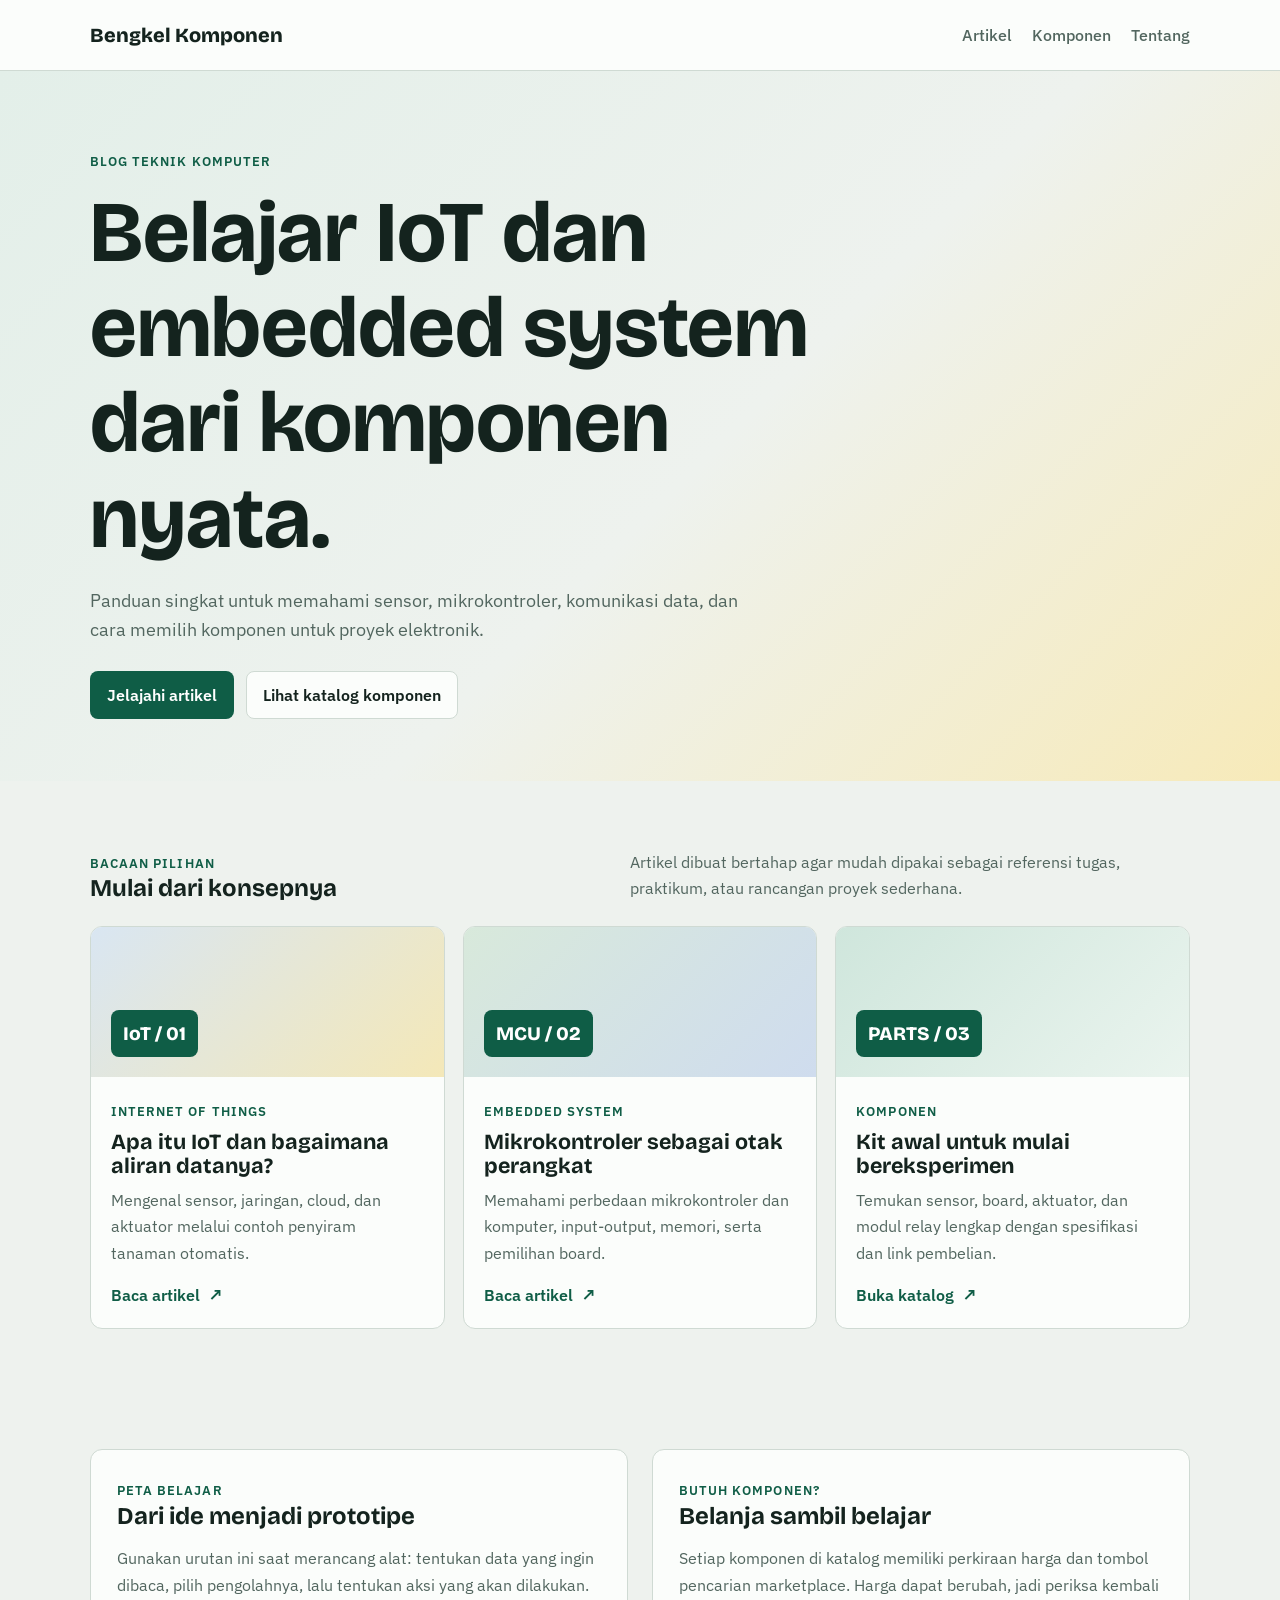
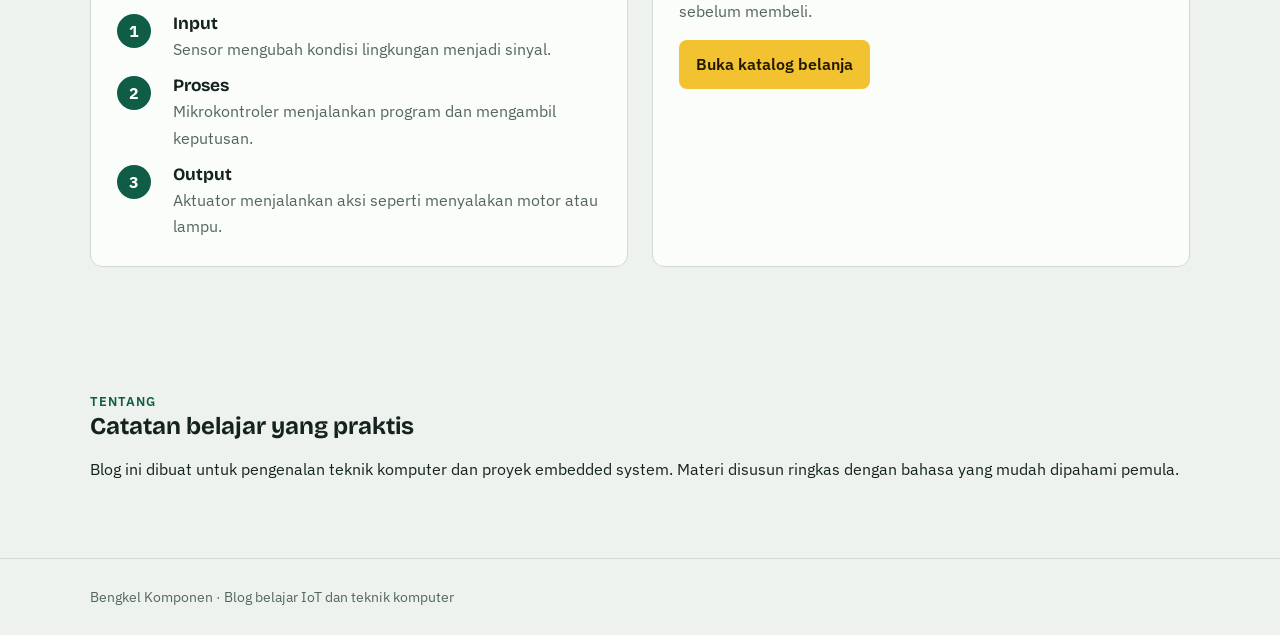
==== index.html @ 27a2daa8 "add: blog" ====
<!doctype html>
<html lang="id">
<head><meta charset="utf-8"><meta name="viewport" content="width=device-width,initial-scale=1"><title>Bengkel Komponen | Blog Teknik Komputer</title><link rel="preconnect" href="https://fonts.googleapis.com"><link href="https://fonts.googleapis.com/css2?family=Bricolage+Grotesque:wght@600;800&family=IBM+Plex+Sans:wght@400;500;600&display=swap" rel="stylesheet"><link rel="stylesheet" href="styles.css"></head>
<body>
<header class="top"><div class="wrap"><a class="brand" href="index.html">Bengkel Komponen</a><nav class="nav"><a href="#artikel">Artikel</a><a href="komponen.html">Komponen</a><a href="#tentang">Tentang</a></nav></div></header>
<main>
<section class="hero"><div class="wrap"><span class="eyebrow">Blog teknik komputer</span><h1>Belajar IoT dan embedded system dari komponen nyata.</h1><p>Panduan singkat untuk memahami sensor, mikrokontroler, komunikasi data, dan cara memilih komponen untuk proyek elektronik.</p><div class="actions"><a class="btn main" href="#artikel">Jelajahi artikel</a><a class="btn ghost" href="komponen.html">Lihat katalog komponen</a></div></div></section>
<section class="section" id="artikel"><div class="wrap"><div class="section-head"><div><span class="eyebrow">Bacaan pilihan</span><h2>Mulai dari konsepnya</h2></div><p>Artikel dibuat bertahap agar mudah dipakai sebagai referensi tugas, praktikum, atau rancangan proyek sederhana.</p></div><div class="grid">
<article class="card"><div class="visual iot"><span class="chip">IoT / 01</span></div><div class="card-body"><span class="tag">Internet of Things</span><h3>Apa itu IoT dan bagaimana aliran datanya?</h3><p>Mengenal sensor, jaringan, cloud, dan aktuator melalui contoh penyiram tanaman otomatis.</p><a class="link" href="artikel-iot.html">Baca artikel <span class="link-icon" aria-hidden="true">↗</span></a></div></article>
<article class="card"><div class="visual embedded"><span class="chip">MCU / 02</span></div><div class="card-body"><span class="tag">Embedded system</span><h3>Mikrokontroler sebagai otak perangkat</h3><p>Memahami perbedaan mikrokontroler dan komputer, input-output, memori, serta pemilihan board.</p><a class="link" href="artikel-embedded-system.html">Baca artikel <span class="link-icon" aria-hidden="true">↗</span></a></div></article>
<article class="card"><div class="visual"><span class="chip">PARTS / 03</span></div><div class="card-body"><span class="tag">Komponen</span><h3>Kit awal untuk mulai bereksperimen</h3><p>Temukan sensor, board, aktuator, dan modul relay lengkap dengan spesifikasi dan link pembelian.</p><a class="link" href="komponen.html">Buka katalog <span class="link-icon" aria-hidden="true">↗</span></a></div></article>
</div></div></section>
<section class="section"><div class="wrap split"><div class="panel"><span class="eyebrow">Peta belajar</span><h2>Dari ide menjadi prototipe</h2><p>Gunakan urutan ini saat merancang alat: tentukan data yang ingin dibaca, pilih pengolahnya, lalu tentukan aksi yang akan dilakukan.</p><div class="steps"><div class="step"><span class="number">1</span><div><h3>Input</h3><p>Sensor mengubah kondisi lingkungan menjadi sinyal.</p></div></div><div class="step"><span class="number">2</span><div><h3>Proses</h3><p>Mikrokontroler menjalankan program dan mengambil keputusan.</p></div></div><div class="step"><span class="number">3</span><div><h3>Output</h3><p>Aktuator menjalankan aksi seperti menyalakan motor atau lampu.</p></div></div></div></div><div class="panel"><span class="eyebrow">Butuh komponen?</span><h2>Belanja sambil belajar</h2><p>Setiap komponen di katalog memiliki perkiraan harga dan tombol pencarian marketplace. Harga dapat berubah, jadi periksa kembali sebelum membeli.</p><a class="btn buy" href="komponen.html">Buka katalog belanja</a></div></div></section>
<section class="section" id="tentang"><div class="wrap"><span class="eyebrow">Tentang</span><h2>Catatan belajar yang praktis</h2><p>Blog ini dibuat untuk pengenalan teknik komputer dan proyek embedded system. Materi disusun ringkas dengan bahasa yang mudah dipahami pemula.</p></div></section>
</main><footer class="footer"><div class="wrap">Bengkel Komponen · Blog belajar IoT dan teknik komputer</div></footer>
</body></html>
---- styles.css ----
.article-visual{margin:28px 0}
.catalog-controls{display:grid;grid-template-columns:minmax(0,1fr) 220px;gap:12px;margin:26px 0 20px}.catalog-controls .search{margin:0}.link-icon{display:inline-block;margin-left:4px;font-size:1.15em;line-height:0;transition:transform .2s ease}.link:hover .link-icon{transform:translate(2px,-2px)}.flow-chip{display:inline-flex;align-items:center;gap:8px}.flow-icon{color:var(--solder);font-size:1.2em;line-height:1}
.component-specs{display:grid;gap:7px;margin:18px 0;color:var(--muted);font-size:.9rem}.component-specs span{display:flex;justify-content:space-between;gap:12px;border-bottom:1px solid var(--line);padding-bottom:5px}.component-specs b{color:var(--ink);font-weight:600}
.component-visual{background-position:center;background-size:cover;position:relative}.component-visual::after{content:"";position:absolute;inset:0;background:linear-gradient(180deg,rgba(8,64,47,.12),rgba(8,64,47,.72))}.component-visual .chip{position:relative;z-index:1}
.topology-image{margin:28px 0}.topology-image img{display:block;width:100%;height:auto;border-radius:18px;box-shadow:0 14px 28px rgba(20,35,30,.16)}.topology-image figcaption{margin-top:10px;color:var(--muted);font-size:.9rem}
@media(max-width:760px){.catalog-controls{grid-template-columns:1fr}}
@media(max-width:600px){.wrap{width:min(100% - 28px,1100px)}.article{padding:40px 0}.article h1{font-size:clamp(2rem,11vw,3rem)}.topology-image{margin:22px 0}.topology-image img{border-radius:12px}.topology-image figcaption{font-size:.82rem}}
.catalog-intro{color:var(--muted);max-width:650px}
.aside-heading{margin-top:24px}
.sr-only{position:absolute;width:1px;height:1px;padding:0;margin:-1px;overflow:hidden;clip:rect(0,0,0,0);white-space:nowrap;border:0}
:root{--bg:#eef2ee;--surface:#fbfdfb;--ink:#14231e;--muted:#52665f;--line:#cfdad3;--pcb:#0f5d46;--pcb-dark:#08402f;--solder:#f2c230;--soft:#dcebe3;--blue:#cfdcee;box-sizing:border-box}*{box-sizing:border-box}html{scroll-behavior:smooth}body{margin:0;background:var(--bg);color:var(--ink);font:16px/1.65 "IBM Plex Sans",system-ui,sans-serif}h1,h2,h3{font-family:"Bricolage Grotesque","IBM Plex Sans",sans-serif;line-height:1.1;margin:0}a{color:inherit}.wrap{width:min(1100px,calc(100% - 40px));margin:auto}.top{background:var(--surface);border-bottom:1px solid var(--line);position:sticky;top:0;z-index:3}.top .wrap{display:flex;align-items:center;justify-content:space-between;gap:20px;min-height:70px}.brand{text-decoration:none;font:800 1.25rem "Bricolage Grotesque",sans-serif}.nav{display:flex;gap:20px;flex-wrap:wrap}.nav a{text-decoration:none;color:var(--muted);font-weight:500}.nav a:hover{color:var(--pcb)}.hero{padding:76px 0 62px;background:linear-gradient(135deg,#e3efe9 0%,var(--bg) 55%,#f7eab9 100%)}.eyebrow,.tag{color:var(--pcb);font-size:.82rem;font-weight:600;text-transform:uppercase;letter-spacing:.08em}.hero h1{font-size:clamp(2.5rem,7vw,5.4rem);max-width:760px;margin-top:12px}.hero p{max-width:650px;color:var(--muted);font-size:1.12rem;margin:20px 0 26px}.actions{display:flex;gap:12px;flex-wrap:wrap}.btn{display:inline-block;padding:10px 16px;border-radius:8px;text-decoration:none;font-weight:600;border:1px solid transparent}.btn.main{background:var(--pcb);color:#fff}.btn.buy{background:var(--solder);color:#211a00}.btn.ghost{border-color:var(--line);background:var(--surface)}.section{padding:60px 0}.section-head{display:flex;justify-content:space-between;align-items:end;gap:20px;margin-bottom:24px}.section-head p{color:var(--muted);max-width:560px;margin:8px 0 0}.grid{display:grid;grid-template-columns:repeat(3,1fr);gap:18px}.card{background:var(--surface);border:1px solid var(--line);border-radius:12px;overflow:hidden}.visual{min-height:150px;padding:20px;display:flex;align-items:end;background:linear-gradient(135deg,#cfe6dc,#eaf4ee)}.visual.iot{background:linear-gradient(135deg,#d9e6f2,#f4e8b8)}.visual.embedded{background:linear-gradient(135deg,#d8e9db,#cfdcee)}.visual .chip{background:var(--pcb);color:#fff;padding:12px;border-radius:8px;font:800 1.2rem "Bricolage Grotesque",sans-serif}.card-body{padding:20px}.card h3{font-size:1.35rem;margin:8px 0}.card p{color:var(--muted);margin:0 0 16px}.link{color:var(--pcb);font-weight:600;text-decoration:none}.split{display:grid;grid-template-columns:1fr 1fr;gap:24px;align-items:stretch}.panel{padding:26px;border:1px solid var(--line);border-radius:12px;background:var(--surface)}.panel p{color:var(--muted)}.steps{display:grid;gap:14px}.step{display:grid;grid-template-columns:42px 1fr;gap:14px;align-items:start}.number{width:34px;height:34px;border-radius:50%;display:grid;place-items:center;background:var(--pcb);color:#fff;font-weight:700}.step h3{font-size:1.08rem}.step p{margin:3px 0 0;color:var(--muted)}.article{padding:58px 0}.article-layout{display:grid;grid-template-columns:minmax(0,760px) 260px;gap:34px}.article h1{font-size:clamp(2.2rem,5vw,4rem);margin:12px 0 18px}.article-intro{font-size:1.12rem;color:var(--muted)}.article h2{font-size:1.7rem;margin:34px 0 10px}.article p{max-width:70ch}.callout{border-left:4px solid var(--solder);background:var(--soft);padding:14px 18px;margin:24px 0}.aside{border-left:1px solid var(--line);padding-left:22px;height:max-content;position:sticky;top:100px}.aside h3{font-size:1.15rem;margin-bottom:10px}.aside a{display:block;color:var(--muted);text-decoration:none;padding:6px 0}.aside a:hover{color:var(--pcb)}.tablewrap{overflow:auto}.spec{border-collapse:collapse;width:100%;margin:20px 0}.spec th,.spec td{text-align:left;padding:10px 12px;border-bottom:1px solid var(--line)}.spec th{color:var(--muted);font-weight:500;width:35%}.buybox{display:flex;justify-content:space-between;align-items:center;gap:16px;flex-wrap:wrap;border:2px solid var(--solder);border-radius:12px;padding:18px;margin-top:24px}.buybox strong{font:800 1.5rem "Bricolage Grotesque",sans-serif}.search{width:100%;padding:12px 14px;border:1px solid var(--line);border-radius:8px;background:var(--surface);color:var(--ink);font:inherit;margin-bottom:20px}.footer{border-top:1px solid var(--line);padding:26px 0;color:var(--muted);font-size:.9rem}@media(max-width:760px){.top .wrap{align-items:flex-start;padding:14px 0}.grid,.split,.article-layout{grid-template-columns:1fr}.aside{position:static;border-left:0;border-top:1px solid var(--line);padding:20px 0 0}.section-head{display:block}.wrap{width:min(100% - 28px,1100px)}}
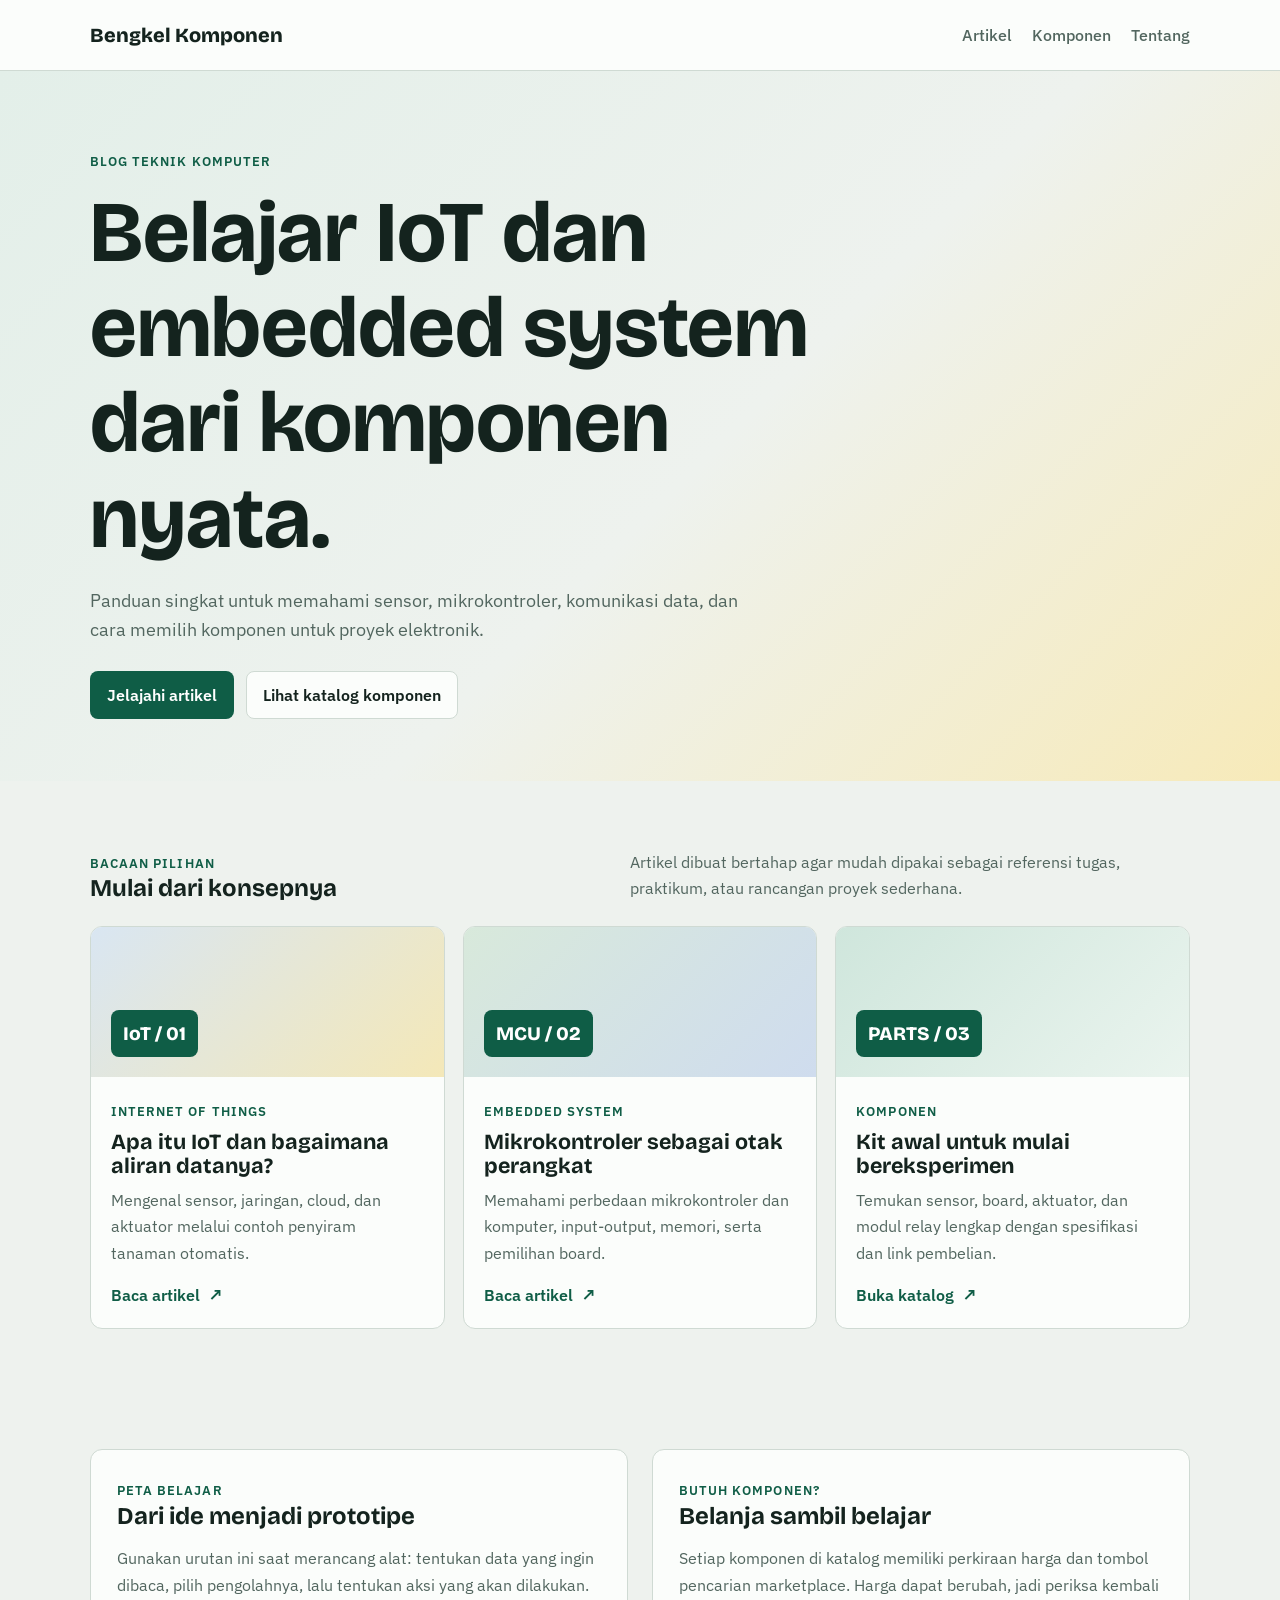
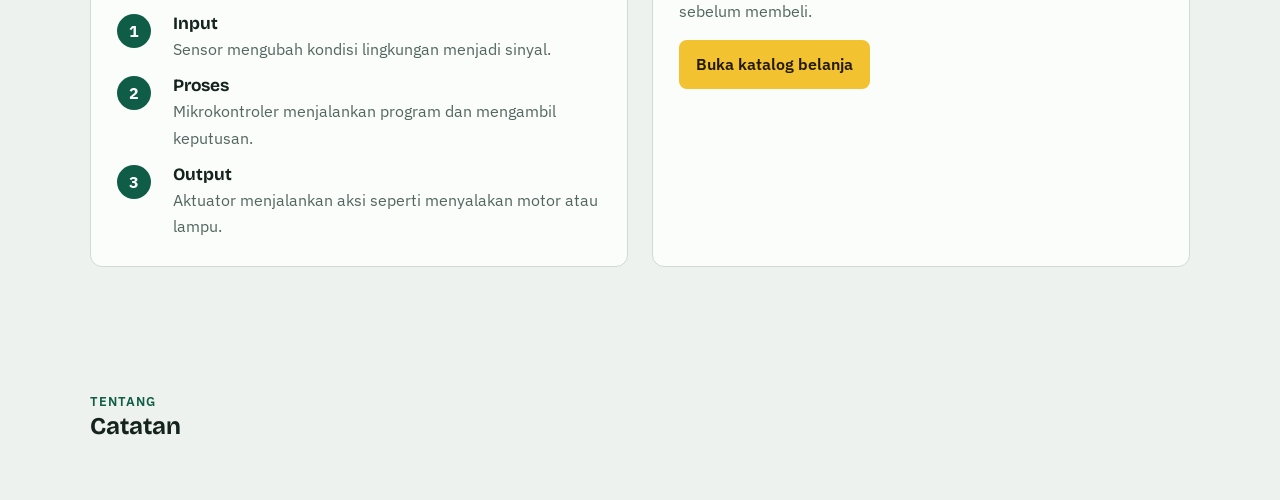
==== commit 743b8a9c: "add: adsense" ====
--- a/index.html
+++ b/index.html
@@ -1,16 +1,280 @@
 <!doctype html>
 <html lang="id">
-<head><meta charset="utf-8"><meta name="viewport" content="width=device-width,initial-scale=1"><title>Bengkel Komponen | Blog Teknik Komputer</title><link rel="preconnect" href="https://fonts.googleapis.com"><link href="https://fonts.googleapis.com/css2?family=Bricolage+Grotesque:wght@600;800&family=IBM+Plex+Sans:wght@400;500;600&display=swap" rel="stylesheet"><link rel="stylesheet" href="styles.css"></head>
+
+<head>
+    <meta charset="utf-8">
+    <meta name="viewport" content="width=device-width, initial-scale=1">
+
+    <title>Bengkel Komponen | Blog Teknik Komputer</title>
+
+    <!-- Google AdSense -->
+    <script
+        async
+        src="https://pagead2.googlesyndication.com/pagead/js/adsbygoogle.js?client=ca-pub-1979333216692080"
+        crossorigin="anonymous">
+    </script>
+
+    <!-- Google Fonts -->
+    <link rel="preconnect" href="https://fonts.googleapis.com">
+    <link
+        href="https://fonts.googleapis.com/css2?family=Bricolage+Grotesque:wght@600;800&family=IBM+Plex+Sans:wght@400;500;600&display=swap"
+        rel="stylesheet"
+    >
+
+    <!-- Styles -->
+    <link rel="stylesheet" href="styles.css">
+</head>
+
 <body>
-<header class="top"><div class="wrap"><a class="brand" href="index.html">Bengkel Komponen</a><nav class="nav"><a href="#artikel">Artikel</a><a href="komponen.html">Komponen</a><a href="#tentang">Tentang</a></nav></div></header>
-<main>
-<section class="hero"><div class="wrap"><span class="eyebrow">Blog teknik komputer</span><h1>Belajar IoT dan embedded system dari komponen nyata.</h1><p>Panduan singkat untuk memahami sensor, mikrokontroler, komunikasi data, dan cara memilih komponen untuk proyek elektronik.</p><div class="actions"><a class="btn main" href="#artikel">Jelajahi artikel</a><a class="btn ghost" href="komponen.html">Lihat katalog komponen</a></div></div></section>
-<section class="section" id="artikel"><div class="wrap"><div class="section-head"><div><span class="eyebrow">Bacaan pilihan</span><h2>Mulai dari konsepnya</h2></div><p>Artikel dibuat bertahap agar mudah dipakai sebagai referensi tugas, praktikum, atau rancangan proyek sederhana.</p></div><div class="grid">
-<article class="card"><div class="visual iot"><span class="chip">IoT / 01</span></div><div class="card-body"><span class="tag">Internet of Things</span><h3>Apa itu IoT dan bagaimana aliran datanya?</h3><p>Mengenal sensor, jaringan, cloud, dan aktuator melalui contoh penyiram tanaman otomatis.</p><a class="link" href="artikel-iot.html">Baca artikel <span class="link-icon" aria-hidden="true">↗</span></a></div></article>
-<article class="card"><div class="visual embedded"><span class="chip">MCU / 02</span></div><div class="card-body"><span class="tag">Embedded system</span><h3>Mikrokontroler sebagai otak perangkat</h3><p>Memahami perbedaan mikrokontroler dan komputer, input-output, memori, serta pemilihan board.</p><a class="link" href="artikel-embedded-system.html">Baca artikel <span class="link-icon" aria-hidden="true">↗</span></a></div></article>
-<article class="card"><div class="visual"><span class="chip">PARTS / 03</span></div><div class="card-body"><span class="tag">Komponen</span><h3>Kit awal untuk mulai bereksperimen</h3><p>Temukan sensor, board, aktuator, dan modul relay lengkap dengan spesifikasi dan link pembelian.</p><a class="link" href="komponen.html">Buka katalog <span class="link-icon" aria-hidden="true">↗</span></a></div></article>
-</div></div></section>
-<section class="section"><div class="wrap split"><div class="panel"><span class="eyebrow">Peta belajar</span><h2>Dari ide menjadi prototipe</h2><p>Gunakan urutan ini saat merancang alat: tentukan data yang ingin dibaca, pilih pengolahnya, lalu tentukan aksi yang akan dilakukan.</p><div class="steps"><div class="step"><span class="number">1</span><div><h3>Input</h3><p>Sensor mengubah kondisi lingkungan menjadi sinyal.</p></div></div><div class="step"><span class="number">2</span><div><h3>Proses</h3><p>Mikrokontroler menjalankan program dan mengambil keputusan.</p></div></div><div class="step"><span class="number">3</span><div><h3>Output</h3><p>Aktuator menjalankan aksi seperti menyalakan motor atau lampu.</p></div></div></div></div><div class="panel"><span class="eyebrow">Butuh komponen?</span><h2>Belanja sambil belajar</h2><p>Setiap komponen di katalog memiliki perkiraan harga dan tombol pencarian marketplace. Harga dapat berubah, jadi periksa kembali sebelum membeli.</p><a class="btn buy" href="komponen.html">Buka katalog belanja</a></div></div></section>
-<section class="section" id="tentang"><div class="wrap"><span class="eyebrow">Tentang</span><h2>Catatan belajar yang praktis</h2><p>Blog ini dibuat untuk pengenalan teknik komputer dan proyek embedded system. Materi disusun ringkas dengan bahasa yang mudah dipahami pemula.</p></div></section>
-</main><footer class="footer"><div class="wrap">Bengkel Komponen · Blog belajar IoT dan teknik komputer</div></footer>
-</body></html>+
+    <header class="top">
+        <div class="wrap">
+            <a class="brand" href="index.html">
+                Bengkel Komponen
+            </a>
+
+            <nav class="nav">
+                <a href="#artikel">Artikel</a>
+                <a href="komponen.html">Komponen</a>
+                <a href="#tentang">Tentang</a>
+            </nav>
+        </div>
+    </header>
+
+    <main>
+
+        <!-- Hero -->
+        <section class="hero">
+            <div class="wrap">
+                <span class="eyebrow">
+                    Blog teknik komputer
+                </span>
+
+                <h1>
+                    Belajar IoT dan embedded system dari komponen nyata.
+                </h1>
+
+                <p>
+                    Panduan singkat untuk memahami sensor, mikrokontroler,
+                    komunikasi data, dan cara memilih komponen untuk proyek elektronik.
+                </p>
+
+                <div class="actions">
+                    <a class="btn main" href="#artikel">
+                        Jelajahi artikel
+                    </a>
+
+                    <a class="btn ghost" href="komponen.html">
+                        Lihat katalog komponen
+                    </a>
+                </div>
+            </div>
+        </section>
+
+        <!-- Artikel -->
+        <section class="section" id="artikel">
+            <div class="wrap">
+
+                <div class="section-head">
+                    <div>
+                        <span class="eyebrow">
+                            Bacaan pilihan
+                        </span>
+
+                        <h2>
+                            Mulai dari konsepnya
+                        </h2>
+                    </div>
+
+                    <p>
+                        Artikel dibuat bertahap agar mudah dipakai sebagai referensi
+                        tugas, praktikum, atau rancangan proyek sederhana.
+                    </p>
+                </div>
+
+                <div class="grid">
+
+                    <!-- Artikel IoT -->
+                    <article class="card">
+                        <div class="visual iot">
+                            <span class="chip">
+                                IoT / 01
+                            </span>
+                        </div>
+
+                        <div class="card-body">
+                            <span class="tag">
+                                Internet of Things
+                            </span>
+
+                            <h3>
+                                Apa itu IoT dan bagaimana aliran datanya?
+                            </h3>
+
+                            <p>
+                                Mengenal sensor, jaringan, cloud, dan aktuator
+                                melalui contoh penyiram tanaman otomatis.
+                            </p>
+
+                            <a class="link" href="artikel-iot.html">
+                                Baca artikel
+                                <span class="link-icon" aria-hidden="true">↗</span>
+                            </a>
+                        </div>
+                    </article>
+
+                    <!-- Artikel Embedded System -->
+                    <article class="card">
+                        <div class="visual embedded">
+                            <span class="chip">
+                                MCU / 02
+                            </span>
+                        </div>
+
+                        <div class="card-body">
+                            <span class="tag">
+                                Embedded system
+                            </span>
+
+                            <h3>
+                                Mikrokontroler sebagai otak perangkat
+                            </h3>
+
+                            <p>
+                                Memahami perbedaan mikrokontroler dan komputer,
+                                input-output, memori, serta pemilihan board.
+                            </p>
+
+                            <a class="link" href="artikel-embedded-system.html">
+                                Baca artikel
+                                <span class="link-icon" aria-hidden="true">↗</span>
+                            </a>
+                        </div>
+                    </article>
+
+                    <!-- Katalog Komponen -->
+                    <article class="card">
+                        <div class="visual">
+                            <span class="chip">
+                                PARTS / 03
+                            </span>
+                        </div>
+
+                        <div class="card-body">
+                            <span class="tag">
+                                Komponen
+                            </span>
+
+                            <h3>
+                                Kit awal untuk mulai bereksperimen
+                            </h3>
+
+                            <p>
+                                Temukan sensor, board, aktuator, dan modul relay
+                                lengkap dengan spesifikasi dan link pembelian.
+                            </p>
+
+                            <a class="link" href="komponen.html">
+                                Buka katalog
+                                <span class="link-icon" aria-hidden="true">↗</span>
+                            </a>
+                        </div>
+                    </article>
+
+                </div>
+            </div>
+        </section>
+
+        <!-- Peta Belajar -->
+        <section class="section">
+            <div class="wrap split">
+
+                <div class="panel">
+                    <span class="eyebrow">
+                        Peta belajar
+                    </span>
+
+                    <h2>
+                        Dari ide menjadi prototipe
+                    </h2>
+
+                    <p>
+                        Gunakan urutan ini saat merancang alat: tentukan data
+                        yang ingin dibaca, pilih pengolahnya, lalu tentukan aksi
+                        yang akan dilakukan.
+                    </p>
+
+                    <div class="steps">
+
+                        <div class="step">
+                            <span class="number">1</span>
+
+                            <div>
+                                <h3>Input</h3>
+
+                                <p>
+                                    Sensor mengubah kondisi lingkungan menjadi sinyal.
+                                </p>
+                            </div>
+                        </div>
+
+                        <div class="step">
+                            <span class="number">2</span>
+
+                            <div>
+                                <h3>Proses</h3>
+
+                                <p>
+                                    Mikrokontroler menjalankan program dan mengambil keputusan.
+                                </p>
+                            </div>
+                        </div>
+
+                        <div class="step">
+                            <span class="number">3</span>
+
+                            <div>
+                                <h3>Output</h3>
+
+                                <p>
+                                    Aktuator menjalankan aksi seperti menyalakan motor atau lampu.
+                                </p>
+                            </div>
+                        </div>
+
+                    </div>
+                </div>
+
+                <div class="panel">
+                    <span class="eyebrow">
+                        Butuh komponen?
+                    </span>
+
+                    <h2>
+                        Belanja sambil belajar
+                    </h2>
+
+                    <p>
+                        Setiap komponen di katalog memiliki perkiraan harga
+                        dan tombol pencarian marketplace. Harga dapat berubah,
+                        jadi periksa kembali sebelum membeli.
+                    </p>
+
+                    <a class="btn buy" href="komponen.html">
+                        Buka katalog belanja
+                    </a>
+                </div>
+
+            </div>
+        </section>
+
+        <!-- Tentang -->
+        <section class="section" id="tentang">
+            <div class="wrap">
+
+                <span class="eyebrow">
+                    Tentang
+                </span>
+
+                <h2>
+                    Catatan
